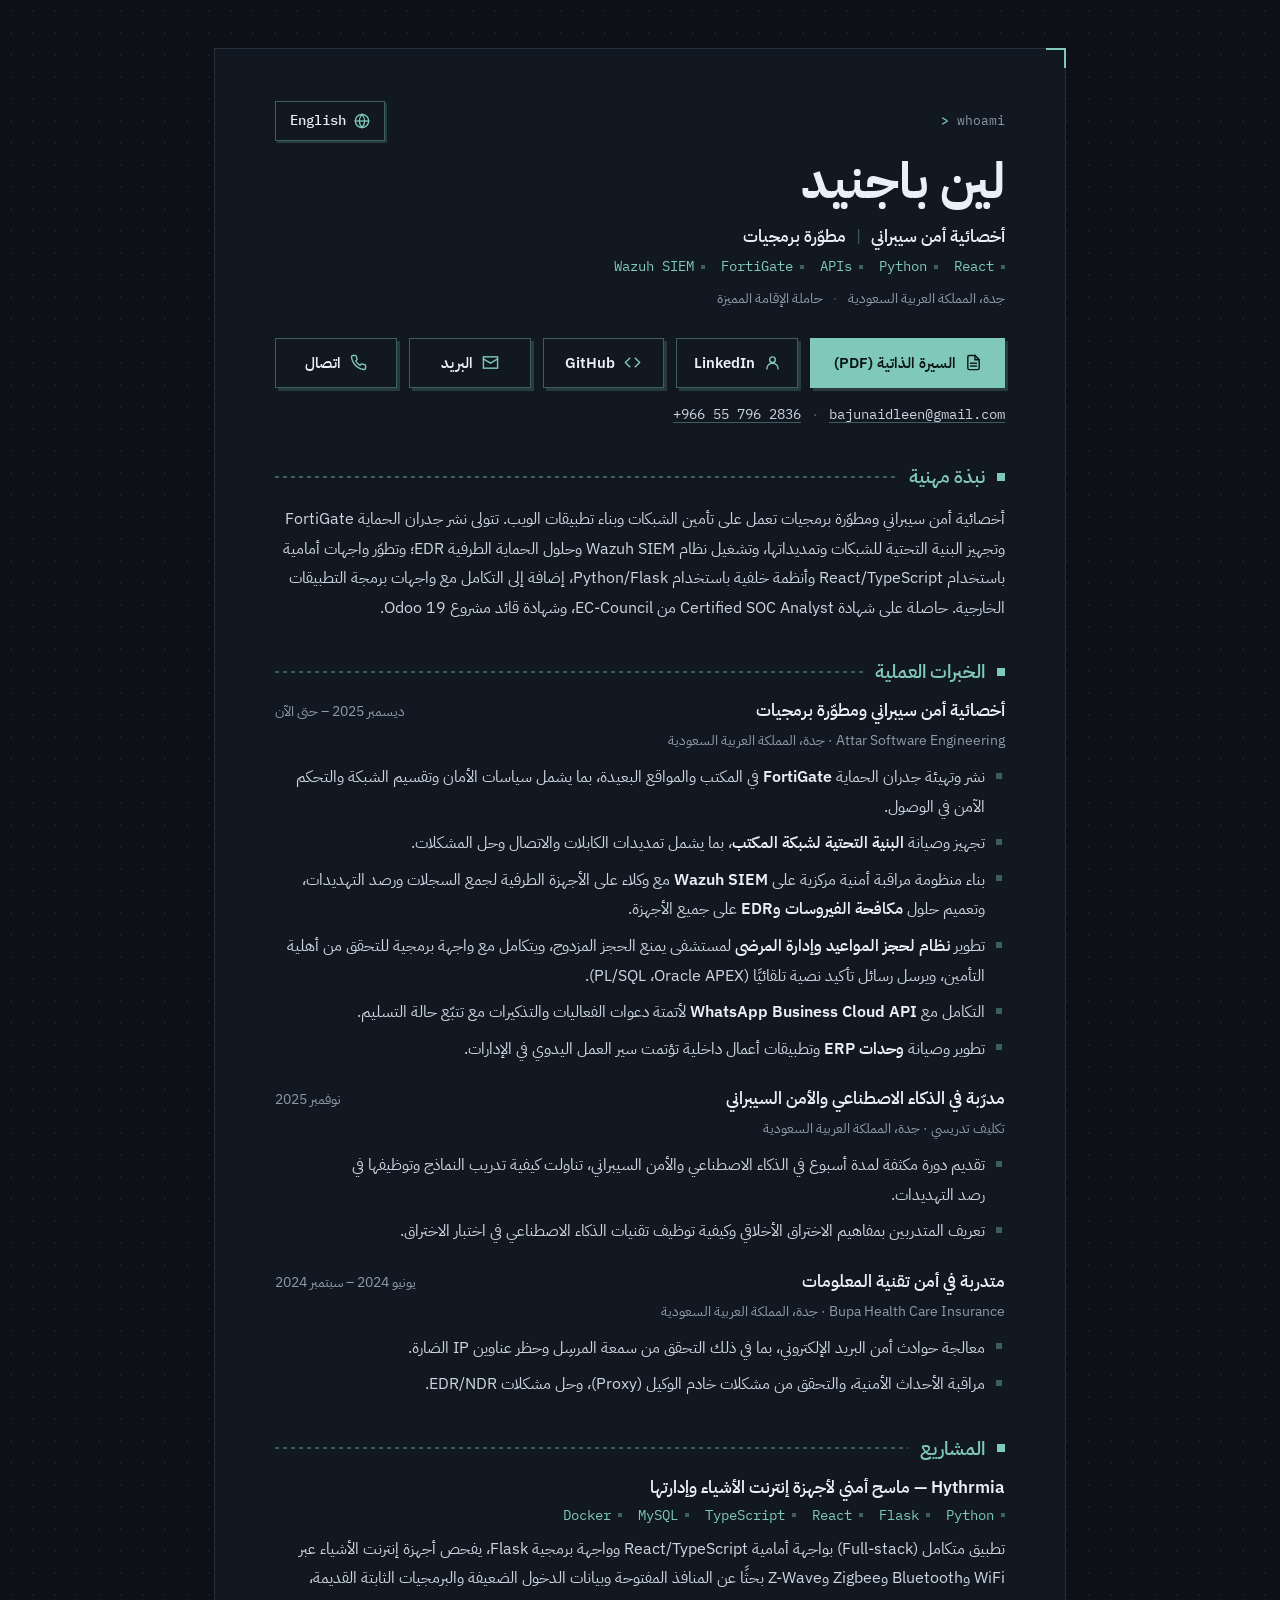
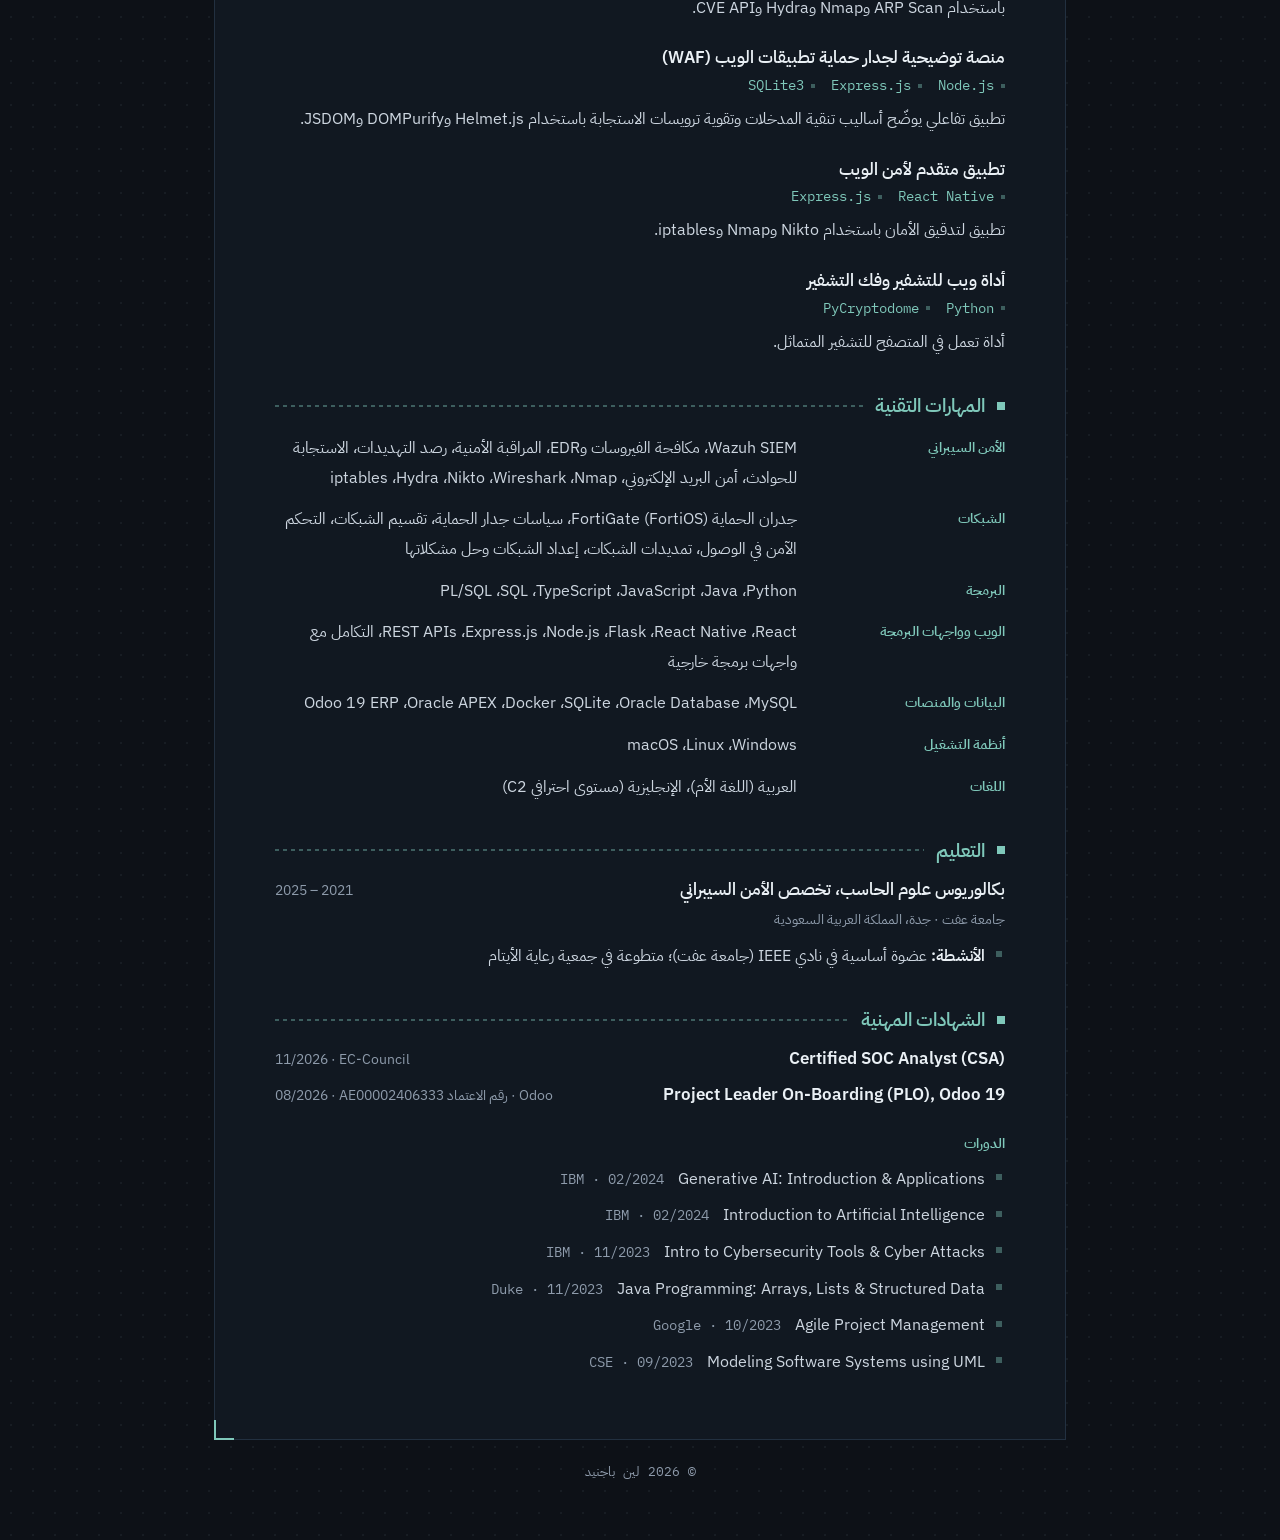
==== ar/index.html @ 22b463d7 "Add Arabic version with an English / Arabic switch New /ar/ page (right-to-left, IBM Plex Sans Arabi" ====
<!doctype html>
<html lang="ar" dir="rtl">
<head>
<meta charset="utf-8">
<meta name="viewport" content="width=device-width, initial-scale=1">
<meta http-equiv="Content-Security-Policy" content="default-src 'self'; style-src 'self'; img-src 'self' data:; font-src 'self'; object-src 'none'; base-uri 'none'; form-action 'none'">
<title>لين باجنيد — أخصائية أمن سيبراني ومطوّرة برمجيات</title>
<meta name="description" content="السيرة الذاتية للين باجنيد: أخصائية أمن سيبراني ومطوّرة برمجيات في جدة، المملكة العربية السعودية. FortiGate وWazuh SIEM والشبكات وReact وPython وFlask والتكامل مع واجهات البرمجة.">
<meta name="author" content="Leen Bajunaid">
<meta property="og:type" content="profile">
<meta property="og:title" content="لين باجنيد — السيرة الذاتية">
<meta property="og:description" content="أخصائية أمن سيبراني | مطوّرة برمجيات — جدة، المملكة العربية السعودية.">
<meta property="og:url" content="https://leenbajunaid.github.io/ar/">
<meta property="og:locale" content="ar_SA">
<meta property="og:locale:alternate" content="en_US">
<meta name="color-scheme" content="dark">
<meta name="theme-color" content="#0d1117">
<link rel="canonical" href="https://leenbajunaid.github.io/ar/">
<link rel="alternate" hreflang="en" href="https://leenbajunaid.github.io/">
<link rel="alternate" hreflang="ar" href="https://leenbajunaid.github.io/ar/">
<link rel="alternate" hreflang="x-default" href="https://leenbajunaid.github.io/">
<link rel="icon" href="data:image/svg+xml,%3Csvg xmlns='http://www.w3.org/2000/svg' viewBox='0 0 16 16' shape-rendering='crispEdges'%3E%3Crect width='16' height='16' fill='%230d1117'/%3E%3Cg fill='%237fc8ba'%3E%3Crect x='2' y='3' width='2' height='10'/%3E%3Crect x='2' y='11' width='5' height='2'/%3E%3Crect x='9' y='3' width='2' height='10'/%3E%3Crect x='9' y='3' width='4' height='2'/%3E%3Crect x='9' y='7' width='4' height='2'/%3E%3Crect x='9' y='11' width='4' height='2'/%3E%3Crect x='13' y='5' width='2' height='2'/%3E%3Crect x='13' y='9' width='2' height='2'/%3E%3C/g%3E%3C/svg%3E">
<link rel="preload" href="../fonts/IBMPlexSansArabic-Bold.woff2" as="font" type="font/woff2" crossorigin>
<link rel="stylesheet" href="../style.css">
</head>
<body>
<div class="wrap">
<main class="panel">

  <header>
    <div class="topline">
      <p class="prompt" dir="ltr" aria-hidden="true"><b>&gt;</b> whoami</p>
      <a class="lang" href="../" hreflang="en" lang="en"><svg width="16" height="16" viewBox="0 0 24 24" fill="none" stroke="currentColor" stroke-width="2" stroke-linecap="square" aria-hidden="true"><circle cx="12" cy="12" r="10"/><path d="M2 12h20"/><path d="M12 2a15.3 15.3 0 0 1 4 10 15.3 15.3 0 0 1-4 10 15.3 15.3 0 0 1-4-10 15.3 15.3 0 0 1 4-10z"/></svg>English</a>
    </div>
    <h1>لين باجنيد</h1>
    <p class="role split"><span>أخصائية أمن سيبراني</span><span>مطوّرة برمجيات</span></p>
    <p class="focus chips"><span>React</span><span>Python</span><span>APIs</span><span>FortiGate</span><span>Wazuh SIEM</span></p>
    <p class="loc split"><span>جدة، المملكة العربية السعودية</span><span>حاملة الإقامة المميزة</span></p>
  </header>

  <nav class="actions" aria-label="السيرة الذاتية وروابط الملفات الشخصية">
    <a class="btn primary" href="../Leen_Bajunaid_CV.pdf" hreflang="en"><svg width="17" height="17" viewBox="0 0 24 24" fill="none" stroke="currentColor" stroke-width="2" stroke-linecap="square" stroke-linejoin="miter" aria-hidden="true"><path d="M14 2H6a2 2 0 0 0-2 2v16a2 2 0 0 0 2 2h12a2 2 0 0 0 2-2V8z"/><path d="M14 2v6h6"/><path d="M16 13H8"/><path d="M16 17H8"/></svg>السيرة الذاتية (PDF)</a>
    <a class="btn" href="https://linkedin.com/in/leen-b-25646022a"><svg width="17" height="17" viewBox="0 0 24 24" fill="none" stroke="currentColor" stroke-width="2" stroke-linecap="square" stroke-linejoin="miter" aria-hidden="true"><circle cx="12" cy="8" r="4"/><path d="M4 21a8 8 0 0 1 16 0"/></svg>LinkedIn</a>
    <a class="btn" href="https://github.com/leenBajunaid"><svg width="17" height="17" viewBox="0 0 24 24" fill="none" stroke="currentColor" stroke-width="2" stroke-linecap="square" stroke-linejoin="miter" aria-hidden="true"><path d="m16 18 6-6-6-6"/><path d="m8 6-6 6 6 6"/></svg>GitHub</a>
    <a class="btn" href="mailto:bajunaidleen@gmail.com"><svg width="17" height="17" viewBox="0 0 24 24" fill="none" stroke="currentColor" stroke-width="2" stroke-linecap="square" stroke-linejoin="miter" aria-hidden="true"><rect x="2" y="4" width="20" height="16"/><path d="m22 7-10 6L2 7"/></svg>البريد</a>
    <a class="btn" href="tel:+966557962836"><svg width="17" height="17" viewBox="0 0 24 24" fill="none" stroke="currentColor" stroke-width="2" stroke-linecap="square" stroke-linejoin="miter" aria-hidden="true"><path d="M22 16.92v3a2 2 0 0 1-2.18 2 19.79 19.79 0 0 1-8.63-3.07 19.5 19.5 0 0 1-6-6 19.79 19.79 0 0 1-3.07-8.67A2 2 0 0 1 4.11 2h3a2 2 0 0 1 2 1.72c.13.96.36 1.9.7 2.81a2 2 0 0 1-.45 2.11L8.09 9.91a16 16 0 0 0 6 6l1.27-1.27a2 2 0 0 1 2.11-.45c.91.34 1.85.57 2.81.7A2 2 0 0 1 22 16.92z"/></svg>اتصال</a>
  </nav>
  <p class="contact split"><span><a href="mailto:bajunaidleen@gmail.com" dir="ltr">bajunaidleen@gmail.com</a></span><span><a href="tel:+966557962836" dir="ltr">+966 55 796 2836</a></span></p>

  <section aria-labelledby="profile">
    <h2 id="profile">نبذة مهنية</h2>
    <p>أخصائية أمن سيبراني ومطوّرة برمجيات تعمل على تأمين الشبكات وبناء تطبيقات الويب. تتولى نشر جدران الحماية <bdi>FortiGate</bdi> وتجهيز البنية التحتية للشبكات وتمديداتها، وتشغيل نظام <bdi>Wazuh SIEM</bdi> وحلول الحماية الطرفية <bdi>EDR</bdi>؛ وتطوّر واجهات أمامية باستخدام <bdi>React/TypeScript</bdi> وأنظمة خلفية باستخدام <bdi>Python/Flask</bdi>، إضافة إلى التكامل مع واجهات برمجة التطبيقات الخارجية. حاصلة على شهادة <bdi>Certified SOC Analyst</bdi> من <bdi>EC-Council</bdi>، وشهادة قائد مشروع <bdi>Odoo 19</bdi>.</p>
  </section>

  <section aria-labelledby="experience">
    <h2 id="experience">الخبرات العملية</h2>

    <article class="item">
      <div class="head">
        <h3>أخصائية أمن سيبراني ومطوّرة برمجيات</h3>
        <span class="date">ديسمبر 2025 – حتى الآن</span>
      </div>
      <p class="org"><bdi>Attar Software Engineering</bdi> · جدة، المملكة العربية السعودية</p>
      <ul class="points">
        <li>نشر وتهيئة جدران الحماية <strong><bdi>FortiGate</bdi></strong> في المكتب والمواقع البعيدة، بما يشمل سياسات الأمان وتقسيم الشبكة والتحكم الآمن في الوصول.</li>
        <li>تجهيز وصيانة <strong>البنية التحتية لشبكة المكتب</strong>، بما يشمل تمديدات الكابلات والاتصال وحل المشكلات.</li>
        <li>بناء منظومة مراقبة أمنية مركزية على <strong><bdi>Wazuh SIEM</bdi></strong> مع وكلاء على الأجهزة الطرفية لجمع السجلات ورصد التهديدات، وتعميم حلول <strong>مكافحة الفيروسات و<bdi>EDR</bdi></strong> على جميع الأجهزة.</li>
        <li>تطوير <strong>نظام لحجز المواعيد وإدارة المرضى</strong> لمستشفى يمنع الحجز المزدوج، ويتكامل مع واجهة برمجية للتحقق من أهلية التأمين، ويرسل رسائل تأكيد نصية تلقائيًا (<bdi>Oracle APEX</bdi>، <bdi>PL/SQL</bdi>).</li>
        <li>التكامل مع <strong><bdi>WhatsApp Business Cloud API</bdi></strong> لأتمتة دعوات الفعاليات والتذكيرات مع تتبّع حالة التسليم.</li>
        <li>تطوير وصيانة <strong>وحدات <bdi>ERP</bdi></strong> وتطبيقات أعمال داخلية تؤتمت سير العمل اليدوي في الإدارات.</li>
      </ul>
    </article>

    <article class="item">
      <div class="head">
        <h3>مدرّبة في الذكاء الاصطناعي والأمن السيبراني</h3>
        <span class="date">نوفمبر 2025</span>
      </div>
      <p class="org">تكليف تدريسي · جدة، المملكة العربية السعودية</p>
      <ul class="points">
        <li>تقديم دورة مكثفة لمدة أسبوع في الذكاء الاصطناعي والأمن السيبراني، تناولت كيفية تدريب النماذج وتوظيفها في رصد التهديدات.</li>
        <li>تعريف المتدربين بمفاهيم الاختراق الأخلاقي وكيفية توظيف تقنيات الذكاء الاصطناعي في اختبار الاختراق.</li>
      </ul>
    </article>

    <article class="item">
      <div class="head">
        <h3>متدربة في أمن تقنية المعلومات</h3>
        <span class="date">يونيو 2024 – سبتمبر 2024</span>
      </div>
      <p class="org"><bdi>Bupa Health Care Insurance</bdi> · جدة، المملكة العربية السعودية</p>
      <ul class="points">
        <li>معالجة حوادث أمن البريد الإلكتروني، بما في ذلك التحقق من سمعة المرسِل وحظر عناوين <bdi>IP</bdi> الضارة.</li>
        <li>مراقبة الأحداث الأمنية، والتحقق من مشكلات خادم الوكيل (<bdi>Proxy</bdi>)، وحل مشكلات <bdi>EDR/NDR</bdi>.</li>
      </ul>
    </article>
  </section>

  <section aria-labelledby="projects">
    <h2 id="projects">المشاريع</h2>

    <article class="item">
      <h3><bdi>Hythrmia</bdi> — ماسح أمني لأجهزة إنترنت الأشياء وإدارتها</h3>
      <p class="tags chips"><span>Python</span><span>Flask</span><span>React</span><span>TypeScript</span><span>MySQL</span><span>Docker</span></p>
      <p>تطبيق متكامل (<bdi>Full-stack</bdi>) بواجهة أمامية <bdi>React/TypeScript</bdi> وواجهة برمجية <bdi>Flask</bdi>، يفحص أجهزة إنترنت الأشياء عبر <bdi>WiFi</bdi> و<bdi>Bluetooth</bdi> و<bdi>Zigbee</bdi> و<bdi>Z-Wave</bdi> بحثًا عن المنافذ المفتوحة وبيانات الدخول الضعيفة والبرمجيات الثابتة القديمة، باستخدام <bdi>ARP Scan</bdi> و<bdi>Nmap</bdi> و<bdi>Hydra</bdi> و<bdi>CVE API</bdi>.</p>
    </article>

    <article class="item">
      <h3>منصة توضيحية لجدار حماية تطبيقات الويب (<bdi>WAF</bdi>)</h3>
      <p class="tags chips"><span>Node.js</span><span>Express.js</span><span>SQLite3</span></p>
      <p>تطبيق تفاعلي يوضّح أساليب تنقية المدخلات وتقوية ترويسات الاستجابة باستخدام <bdi>Helmet.js</bdi> و<bdi>DOMPurify</bdi> و<bdi>JSDOM</bdi>.</p>
    </article>

    <article class="item">
      <h3>تطبيق متقدم لأمن الويب</h3>
      <p class="tags chips"><span>React Native</span><span>Express.js</span></p>
      <p>تطبيق لتدقيق الأمان باستخدام <bdi>Nikto</bdi> و<bdi>Nmap</bdi> و<bdi>iptables</bdi>.</p>
    </article>

    <article class="item">
      <h3>أداة ويب للتشفير وفك التشفير</h3>
      <p class="tags chips"><span>Python</span><span>PyCryptodome</span></p>
      <p>أداة تعمل في المتصفح للتشفير المتماثل.</p>
    </article>
  </section>

  <section aria-labelledby="skills">
    <h2 id="skills">المهارات التقنية</h2>
    <dl class="skills">
      <div><dt>الأمن السيبراني</dt><dd><bdi>Wazuh SIEM</bdi>، مكافحة الفيروسات و<bdi>EDR</bdi>، المراقبة الأمنية، رصد التهديدات، الاستجابة للحوادث، أمن البريد الإلكتروني، <bdi>Nmap</bdi>، <bdi>Wireshark</bdi>، <bdi>Nikto</bdi>، <bdi>Hydra</bdi>، <bdi>iptables</bdi></dd></div>
      <div><dt>الشبكات</dt><dd>جدران الحماية <bdi>FortiGate (FortiOS)</bdi>، سياسات جدار الحماية، تقسيم الشبكات، التحكم الآمن في الوصول، تمديدات الشبكات، إعداد الشبكات وحل مشكلاتها</dd></div>
      <div><dt>البرمجة</dt><dd><bdi>Python</bdi>، <bdi>Java</bdi>، <bdi>JavaScript</bdi>، <bdi>TypeScript</bdi>، <bdi>SQL</bdi>، <bdi>PL/SQL</bdi></dd></div>
      <div><dt>الويب وواجهات البرمجة</dt><dd><bdi>React</bdi>، <bdi>React Native</bdi>، <bdi>Flask</bdi>، <bdi>Node.js</bdi>، <bdi>Express.js</bdi>، <bdi>REST APIs</bdi>، التكامل مع واجهات برمجة خارجية</dd></div>
      <div><dt>البيانات والمنصات</dt><dd><bdi>MySQL</bdi>، <bdi>Oracle Database</bdi>، <bdi>SQLite</bdi>، <bdi>Docker</bdi>، <bdi>Oracle APEX</bdi>، <bdi>Odoo 19 ERP</bdi></dd></div>
      <div><dt>أنظمة التشغيل</dt><dd><bdi>Windows</bdi>، <bdi>Linux</bdi>، <bdi>macOS</bdi></dd></div>
      <div><dt>اللغات</dt><dd>العربية (اللغة الأم)، الإنجليزية (مستوى احترافي <bdi>C2</bdi>)</dd></div>
    </dl>
  </section>

  <section aria-labelledby="education">
    <h2 id="education">التعليم</h2>
    <article class="item">
      <div class="head">
        <h3>بكالوريوس علوم الحاسب، تخصص الأمن السيبراني</h3>
        <span class="date">2021 – 2025</span>
      </div>
      <p class="org">جامعة عفت · جدة، المملكة العربية السعودية</p>
      <ul class="points">
        <li><strong>الأنشطة:</strong> عضوة أساسية في نادي <bdi>IEEE</bdi> (جامعة عفت)؛ متطوعة في جمعية رعاية الأيتام</li>
      </ul>
    </article>
  </section>

  <section aria-labelledby="certifications">
    <h2 id="certifications">الشهادات المهنية</h2>
    <div class="cert">
      <h3><bdi>Certified SOC Analyst (CSA)</bdi></h3>
      <span class="meta"><bdi>EC-Council</bdi> · <bdi>11/2026</bdi></span>
    </div>
    <div class="cert">
      <h3><bdi>Project Leader On-Boarding (PLO), Odoo 19</bdi></h3>
      <span class="meta"><bdi>Odoo</bdi> · رقم الاعتماد <bdi>AE00002406333</bdi> · <bdi>08/2026</bdi></span>
    </div>
    <p class="sub">الدورات</p>
    <ul class="points">
      <li><bdi>Generative AI: Introduction &amp; Applications</bdi> <span class="course-src"><bdi>IBM · 02/2024</bdi></span></li>
      <li><bdi>Introduction to Artificial Intelligence</bdi> <span class="course-src"><bdi>IBM · 02/2024</bdi></span></li>
      <li><bdi>Intro to Cybersecurity Tools &amp; Cyber Attacks</bdi> <span class="course-src"><bdi>IBM · 11/2023</bdi></span></li>
      <li><bdi>Java Programming: Arrays, Lists &amp; Structured Data</bdi> <span class="course-src"><bdi>Duke · 11/2023</bdi></span></li>
      <li><bdi>Agile Project Management</bdi> <span class="course-src"><bdi>Google · 10/2023</bdi></span></li>
      <li><bdi>Modeling Software Systems using UML</bdi> <span class="course-src"><bdi>CSE · 09/2023</bdi></span></li>
    </ul>
  </section>

</main>
<footer>© 2026 لين باجنيد</footer>
</div>
</body>
</html>
---- style.css ----
/* Leen Bajunaid — CV site. Shared by / (English) and /ar/ (Arabic, right-to-left).
   All fonts are self-hosted (SIL Open Font License 1.1, see fonts/). */

@font-face{font-family:"Pixelify Sans";src:url("fonts/PixelifySans-Medium.woff2") format("woff2");font-weight:500;font-style:normal;font-display:swap}
@font-face{font-family:"Pixelify Sans";src:url("fonts/PixelifySans-SemiBold.woff2") format("woff2");font-weight:600;font-style:normal;font-display:swap}
@font-face{font-family:"IBM Plex Sans";src:url("fonts/IBMPlexSans-Regular.woff2") format("woff2");font-weight:400;font-style:normal;font-display:swap}
@font-face{font-family:"IBM Plex Sans";src:url("fonts/IBMPlexSans-SemiBold.woff2") format("woff2");font-weight:600;font-style:normal;font-display:swap}
@font-face{font-family:"IBM Plex Sans";src:url("fonts/IBMPlexSans-Bold.woff2") format("woff2");font-weight:700;font-style:normal;font-display:swap}
@font-face{font-family:"IBM Plex Mono";src:url("fonts/IBMPlexMono-Regular.woff2") format("woff2");font-weight:400;font-style:normal;font-display:swap}
@font-face{font-family:"IBM Plex Mono";src:url("fonts/IBMPlexMono-Medium.woff2") format("woff2");font-weight:500;font-style:normal;font-display:swap}
@font-face{font-family:"IBM Plex Sans Arabic";src:url("fonts/IBMPlexSansArabic-Regular.woff2") format("woff2");font-weight:400;font-style:normal;font-display:swap;unicode-range:U+0600-06FF,U+0750-077F,U+0870-088E,U+0890-0891,U+0897-08E1,U+08E3-08FF,U+200C-200E,U+2010-2011,U+204F,U+2E41,U+FB50-FDFF,U+FE70-FE74,U+FE76-FEFC}
@font-face{font-family:"IBM Plex Sans Arabic";src:url("fonts/IBMPlexSansArabic-SemiBold.woff2") format("woff2");font-weight:600;font-style:normal;font-display:swap;unicode-range:U+0600-06FF,U+0750-077F,U+0870-088E,U+0890-0891,U+0897-08E1,U+08E3-08FF,U+200C-200E,U+2010-2011,U+204F,U+2E41,U+FB50-FDFF,U+FE70-FE74,U+FE76-FEFC}
@font-face{font-family:"IBM Plex Sans Arabic";src:url("fonts/IBMPlexSansArabic-Bold.woff2") format("woff2");font-weight:700;font-style:normal;font-display:swap;unicode-range:U+0600-06FF,U+0750-077F,U+0870-088E,U+0890-0891,U+0897-08E1,U+08E3-08FF,U+200C-200E,U+2010-2011,U+204F,U+2E41,U+FB50-FDFF,U+FE70-FE74,U+FE76-FEFC}

:root{
  color-scheme:dark;
  --bg:#0d1117;
  --dot:rgba(148,173,192,.075);
  --panel:#111821;
  --edge:#223040;
  --text:#cdd6e0;
  --heading:#eaf0f5;
  --muted:#8e9bab;
  --accent:#7fc8ba;
  --accent-hover:#93d4c7;
  --accent-dim:rgba(127,200,186,.40);
  --accent-shadow:rgba(127,200,186,.20);
  --accent-faint:rgba(127,200,186,.08);
  --on-accent:#0a1613;
  --pixel:"Pixelify Sans","IBM Plex Sans Arabic",ui-monospace,monospace;
  --sans:"IBM Plex Sans","IBM Plex Sans Arabic",system-ui,-apple-system,"Segoe UI",Roboto,Arial,sans-serif;
  --mono:"IBM Plex Mono","IBM Plex Sans Arabic",ui-monospace,SFMono-Regular,Menlo,Consolas,monospace;
}
*{box-sizing:border-box}
html{-webkit-text-size-adjust:100%}
body{
  margin:0;color:var(--text);font-family:var(--sans);font-size:16px;line-height:1.65;
  background-color:var(--bg);
  background-image:radial-gradient(var(--dot) 1px,transparent 1.3px);
  background-size:22px 22px;
}
a{color:inherit;text-underline-offset:3px}
::selection{background:var(--accent);color:var(--on-accent)}
a:focus-visible,.btn:focus-visible{outline:2px solid var(--accent);outline-offset:3px}

.wrap{max-width:900px;margin:0 auto;padding:22px 14px 36px}
.panel{position:relative;background:var(--panel);border:1px solid var(--edge);padding:30px 20px 36px}
.panel::before,.panel::after{content:"";position:absolute;width:18px;height:18px;pointer-events:none}
.panel::before{top:-1px;inset-inline-start:-1px;border-top:2px solid var(--accent);border-inline-start:2px solid var(--accent)}
.panel::after{bottom:-1px;inset-inline-end:-1px;border-bottom:2px solid var(--accent);border-inline-end:2px solid var(--accent)}

/* ---------- Top line: prompt + language switch ---------- */
.topline{display:flex;justify-content:space-between;align-items:center;gap:12px;margin-bottom:8px}
.prompt{margin:0;font-family:var(--mono);font-size:13px;color:var(--muted)}
.prompt b{color:var(--accent);font-weight:500}
.lang{
  display:inline-flex;align-items:center;gap:8px;min-height:40px;padding:0 14px;
  border:1px solid var(--accent-dim);color:var(--heading);text-decoration:none;
  font-family:var(--mono);font-size:14px;font-weight:500;
  box-shadow:2px 2px 0 var(--accent-shadow);
}
.lang:hover{background:var(--accent-faint)}
.lang:focus-visible{outline:2px solid var(--accent);outline-offset:3px}
.lang svg{color:var(--accent);flex:none}
.lang:lang(ar){font-family:var(--sans);font-size:15px;font-weight:600}

/* ---------- Hero ---------- */
h1{margin:0;font-family:var(--pixel);font-weight:600;font-size:40px;line-height:1.1;letter-spacing:.01em;color:var(--heading)}
.role{margin:12px 0 6px;font-size:17px;line-height:1.45;font-weight:600;color:var(--heading)}
.focus{margin:0 0 6px;font-family:var(--mono);font-size:14px;color:var(--accent)}
.loc{margin:0;font-family:var(--mono);font-size:13.5px;color:var(--muted)}
/* phone: parts stack; wider screens: one line with a quiet separator */
.split span{display:block}
.chips{display:flex;flex-wrap:wrap;gap:2px 16px}
.chips span{white-space:nowrap}
.chips span::before{content:"";display:inline-block;width:4px;height:4px;margin-inline-end:7px;margin-bottom:2px;vertical-align:middle;background:var(--accent-dim)}

/* ---------- Buttons ---------- */
.actions{display:grid;grid-template-columns:repeat(2,minmax(0,1fr));gap:12px;margin:26px 0 14px}
.btn{
  display:flex;align-items:center;justify-content:center;gap:9px;min-height:48px;padding:10px 12px;
  border:1px solid var(--accent-dim);background:transparent;color:var(--heading);
  font-family:var(--mono);font-size:14px;font-weight:500;text-decoration:none;text-align:center;
  box-shadow:3px 3px 0 var(--accent-shadow);
  transition:transform .12s ease,box-shadow .12s ease,background-color .12s ease;
}
.btn svg{flex:none;color:var(--accent)}
.btn:hover{background:var(--accent-faint);transform:translate(1px,1px);box-shadow:2px 2px 0 var(--accent-shadow)}
.btn.primary{grid-column:1/-1;background:var(--accent);border-color:var(--accent);color:var(--on-accent)}
.btn.primary svg{color:var(--on-accent)}
.btn.primary:hover{background:var(--accent-hover)}
.contact{margin:0;font-family:var(--mono);font-size:13.5px;line-height:1.9;color:var(--muted);overflow-wrap:anywhere}
.contact a{color:var(--text);text-decoration-color:var(--accent-dim)}

/* ---------- Sections ---------- */
section{margin-top:38px}
h2{
  display:flex;align-items:center;gap:12px;margin:0 0 16px;
  font-family:var(--pixel);font-weight:500;font-size:19px;line-height:1.2;letter-spacing:.06em;text-transform:uppercase;color:var(--accent);
}
h2::before{content:"";flex:none;width:8px;height:8px;background:var(--accent)}
h2::after{content:"";flex:1;height:2px;background-image:linear-gradient(90deg,var(--accent-dim) 0 4px,transparent 4px 8px);background-size:8px 2px}
h3{margin:0;font-size:17px;line-height:1.4;font-weight:600;color:var(--heading)}
p{margin:0}
p,li{text-wrap:pretty}
strong{font-weight:600;color:var(--heading)}

.head{display:flex;flex-wrap:wrap;justify-content:space-between;align-items:baseline;gap:2px 16px}
.date{font-family:var(--mono);font-size:13.5px;color:var(--muted);white-space:nowrap}
.org{margin:3px 0 8px;font-family:var(--mono);font-size:13.5px;color:var(--muted)}
.item+.item{margin-top:24px}

ul.points{list-style:none;margin:0;padding:0}
ul.points li{position:relative;padding-inline-start:20px;margin:7px 0}
ul.points li::before{content:"";position:absolute;inset-inline-start:3px;top:.66em;width:6px;height:6px;background:var(--accent-dim)}

.tags{margin:3px 0 6px;font-family:var(--mono);font-size:13.5px;color:var(--accent)}

dl.skills{margin:0;display:grid;gap:12px}
dl.skills div{display:grid;gap:2px}
dl.skills dt{font-family:var(--mono);font-size:13px;font-weight:500;letter-spacing:.04em;text-transform:uppercase;color:var(--accent)}
dl.skills dd{margin:0}

.cert{display:flex;flex-wrap:wrap;justify-content:space-between;align-items:baseline;gap:0 16px}
.cert+.cert{margin-top:10px}
.cert .meta{font-family:var(--mono);font-size:13.5px;color:var(--muted)}
.sub{margin:22px 0 4px;font-family:var(--mono);font-size:13px;font-weight:500;letter-spacing:.04em;text-transform:uppercase;color:var(--accent)}
.course-src{margin-inline-start:10px;font-family:var(--mono);font-size:13.5px;color:var(--muted);white-space:nowrap}

footer{margin-top:20px;text-align:center;font-family:var(--mono);font-size:13px;color:var(--muted)}

/* ---------- Arabic: Arabic letters must never be letter-spaced ---------- */
html:lang(ar) body{line-height:1.85}
:lang(ar) h1{font-family:var(--sans);font-weight:700;letter-spacing:0;line-height:1.25}
:lang(ar) h2{font-family:var(--sans);font-weight:600;font-size:19px;letter-spacing:0}
:lang(ar) dl.skills dt,:lang(ar) .sub{font-family:var(--sans);font-weight:600;font-size:14px;letter-spacing:0}
:lang(ar) .btn{font-family:var(--sans);font-size:15px;font-weight:600}
:lang(ar) .loc,:lang(ar) .org{font-family:var(--sans);font-size:14px}
:lang(ar) .date,:lang(ar) .cert .meta{font-family:var(--sans);font-size:14px}

@media (min-width:720px){
  .wrap{padding:48px 24px 56px}
  .panel{padding:52px 60px 56px}
  h1{font-size:54px}
  :lang(ar) h1{font-size:50px}
  .split span{display:inline}
  .split span+span::before{content:"|";margin:0 10px;color:var(--accent-dim);font-weight:400}
  .loc.split span+span::before,.contact.split span+span::before{content:"·"}
  .actions{grid-template-columns:1.6fr repeat(4,minmax(0,1fr))}
  .btn{white-space:nowrap}
  .btn.primary{grid-column:auto}
  .head{flex-wrap:nowrap}
  .head h3{flex:1 1 auto;min-width:0}
  dl.skills div{grid-template-columns:190px minmax(0,1fr);gap:18px}
  dl.skills dt{padding-top:2px}
}
@media (prefers-reduced-motion:reduce){
  .btn{transition:none}
  .btn:hover{transform:none}
}
@media print{
  body{background:#fff;color:#000}
  .panel{background:#fff;border:none;padding:0}
  .panel::before,.panel::after,.topline,.actions,.contact,footer{display:none}
  h1,h2,h3,strong,.role,.focus,.tags,dl.skills dt,.sub{color:#000}
  .date,.org,.loc,.meta,.course-src{color:#333}
}
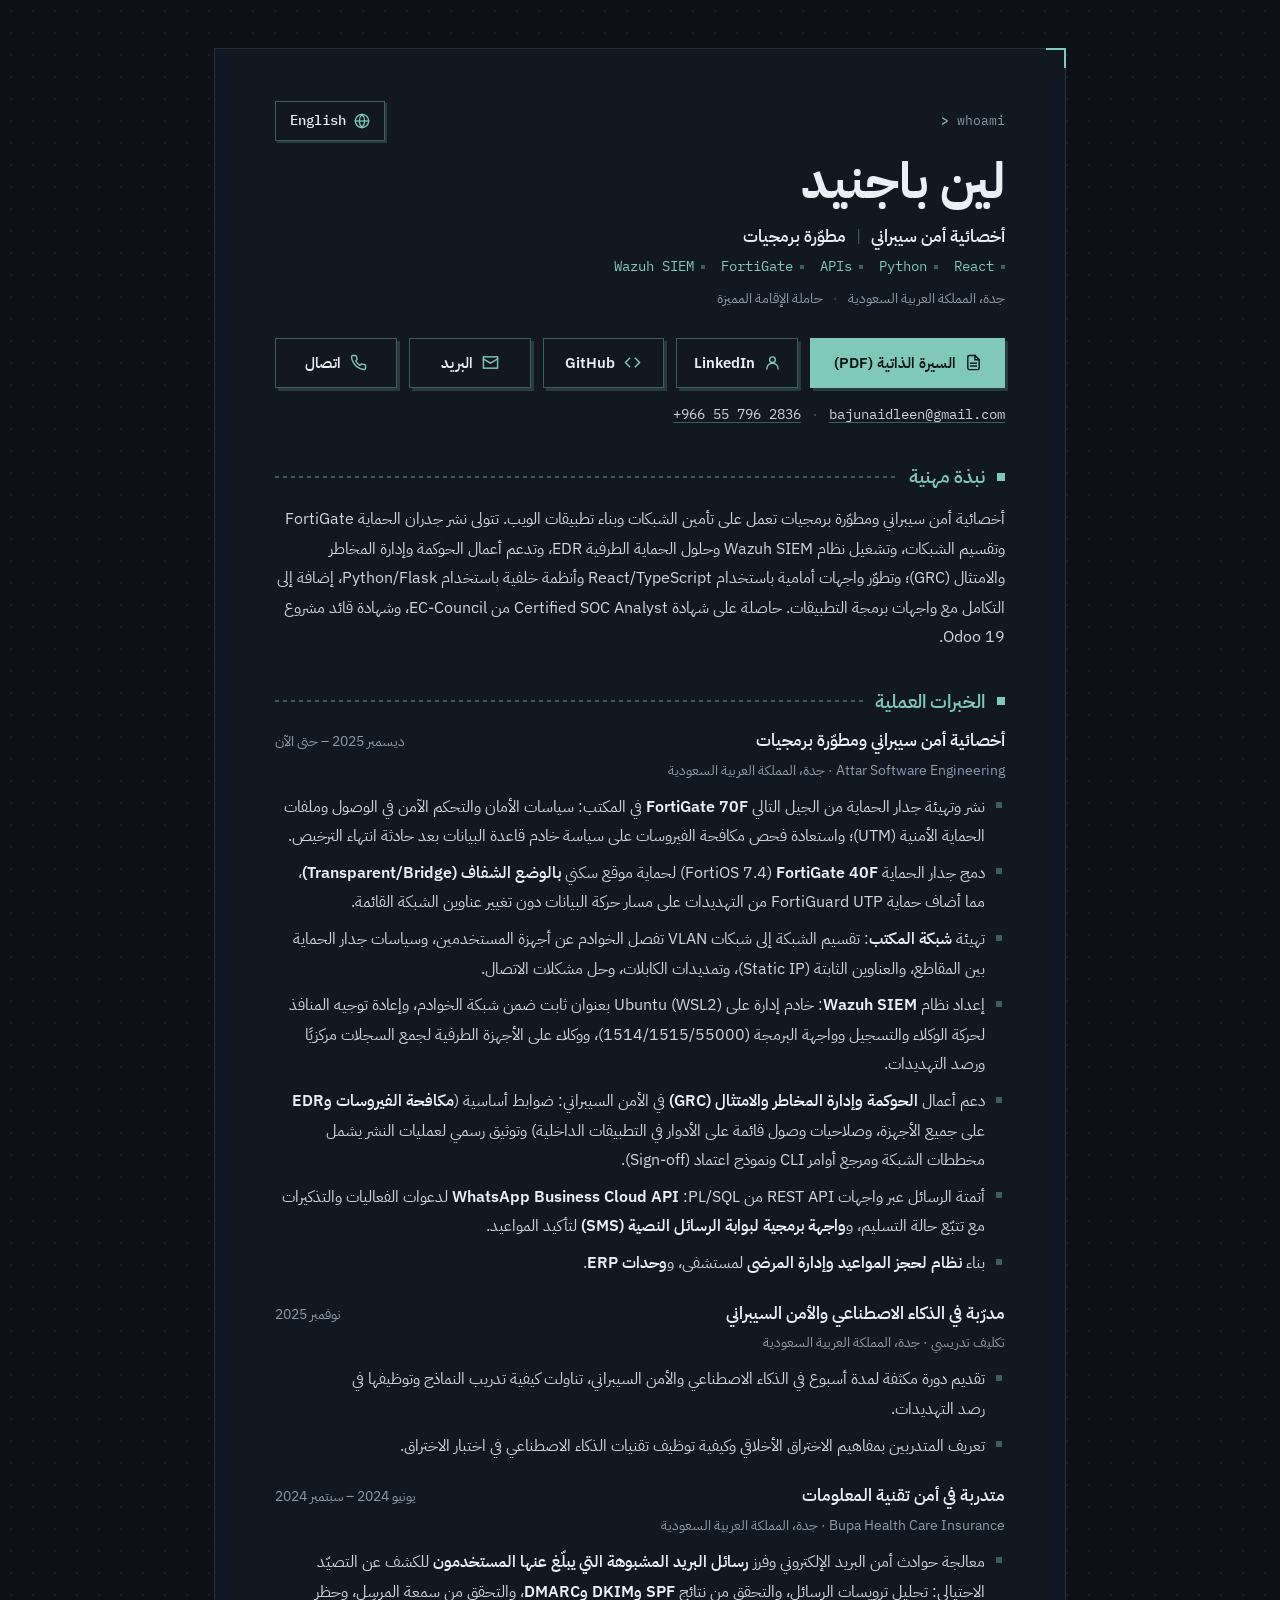
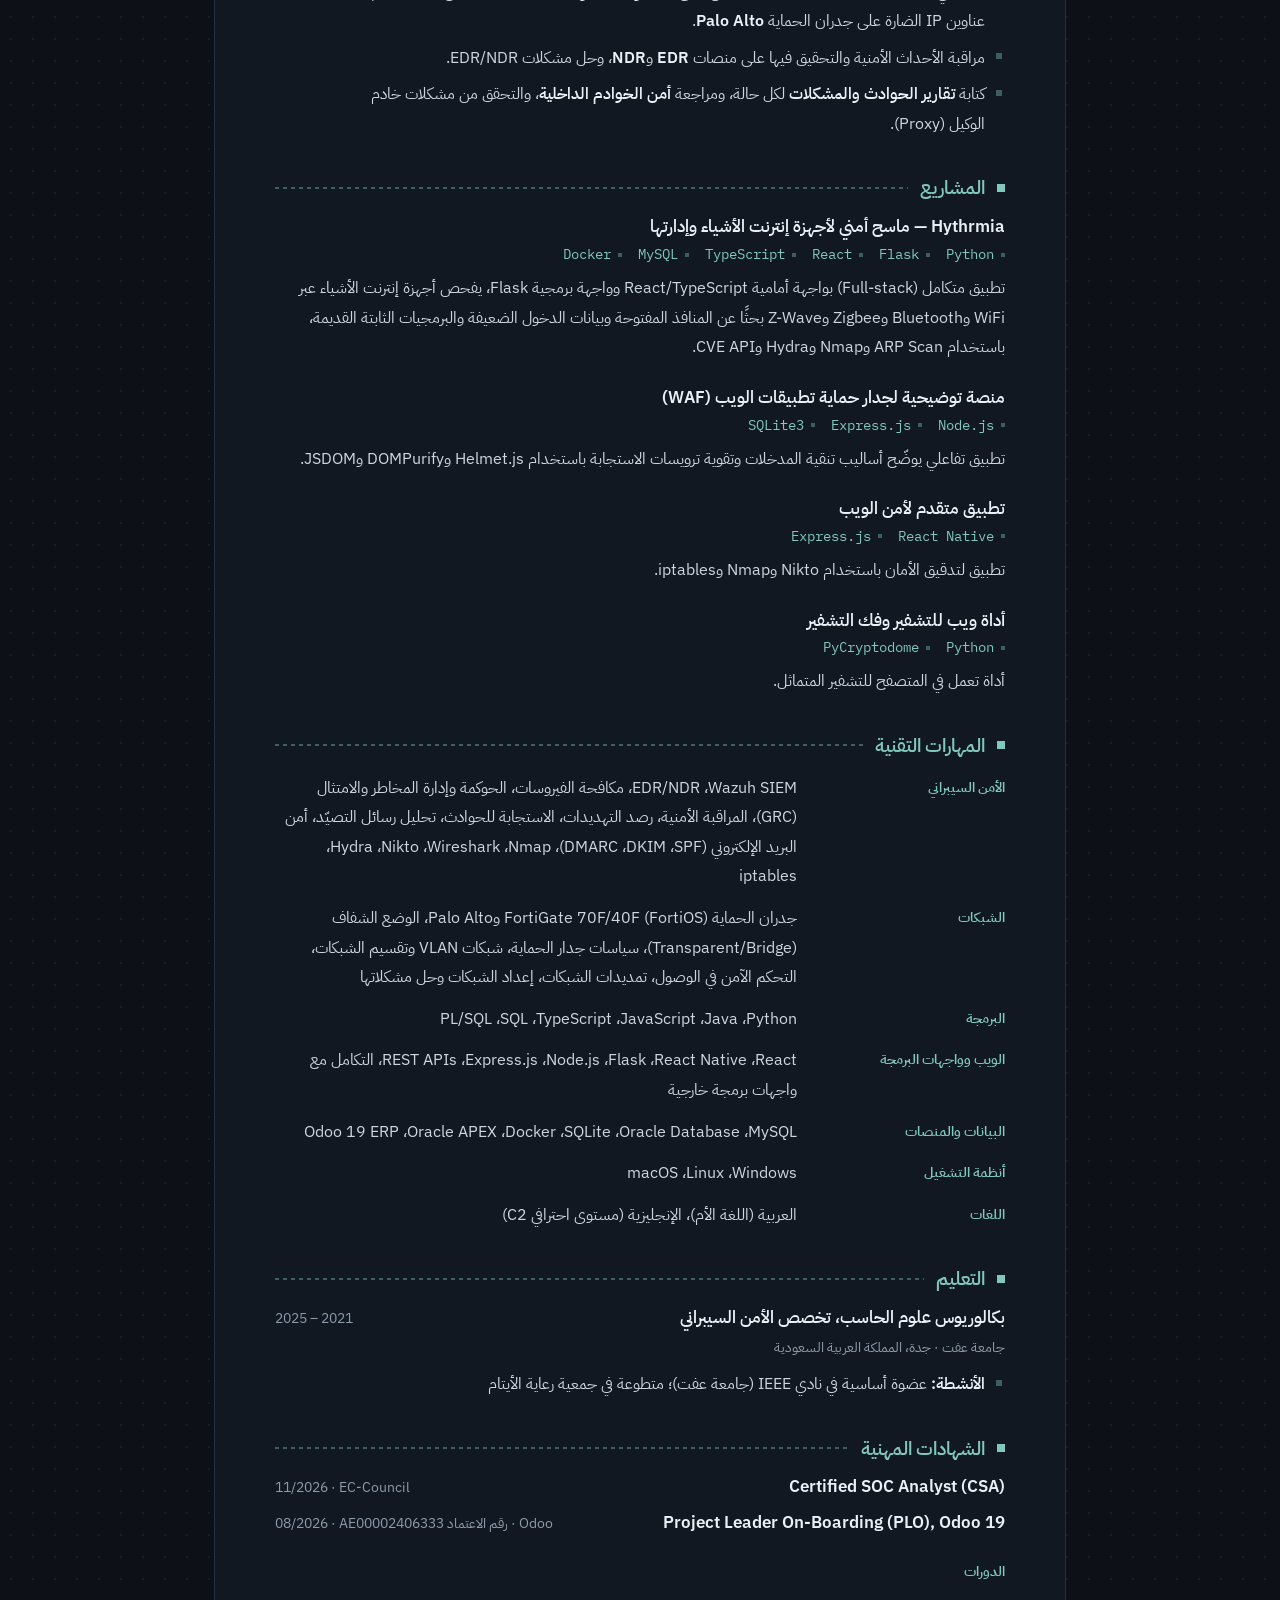
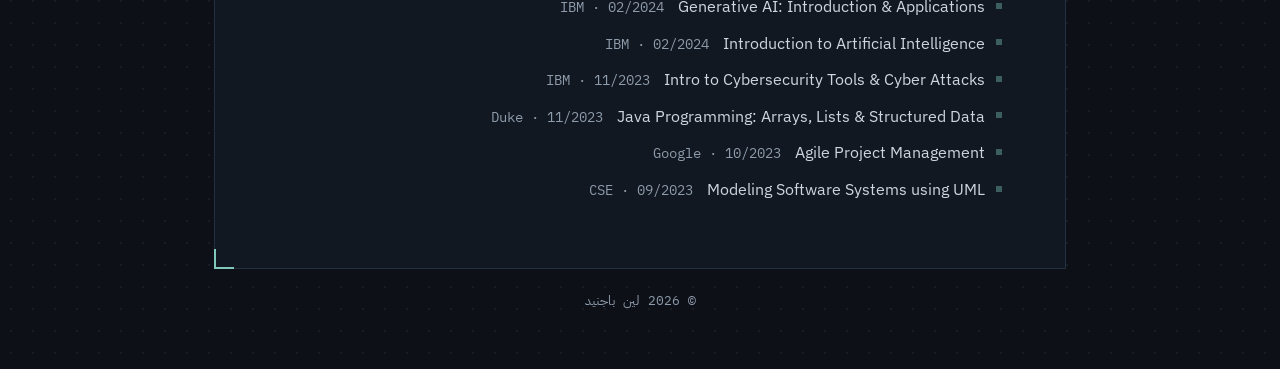
==== commit f353c6be: "Update CV: security-focused Attar and Bupa experience Replace the CV PDF (the QR code on the CV open" ====
--- a/ar/index.html
+++ b/ar/index.html
@@ -5,12 +5,18 @@
 <meta name="viewport" content="width=device-width, initial-scale=1">
 <meta http-equiv="Content-Security-Policy" content="default-src 'self'; style-src 'self'; img-src 'self' data:; font-src 'self'; object-src 'none'; base-uri 'none'; form-action 'none'">
 <title>لين باجنيد — أخصائية أمن سيبراني ومطوّرة برمجيات</title>
-<meta name="description" content="السيرة الذاتية للين باجنيد: أخصائية أمن سيبراني ومطوّرة برمجيات في جدة، المملكة العربية السعودية. FortiGate وWazuh SIEM والشبكات وReact وPython وFlask والتكامل مع واجهات البرمجة.">
+<meta name="description" content="السيرة الذاتية للين باجنيد: أخصائية أمن سيبراني ومطوّرة برمجيات في جدة، المملكة العربية السعودية. جدران الحماية FortiGate وPalo Alto وWazuh SIEM وEDR/NDR والحوكمة والامتثال والشبكات وReact وPython والتكامل مع واجهات البرمجة.">
 <meta name="author" content="Leen Bajunaid">
 <meta property="og:type" content="profile">
 <meta property="og:title" content="لين باجنيد — السيرة الذاتية">
 <meta property="og:description" content="أخصائية أمن سيبراني | مطوّرة برمجيات — جدة، المملكة العربية السعودية.">
 <meta property="og:url" content="https://leenbajunaid.github.io/ar/">
+<meta property="og:image" content="https://leenbajunaid.github.io/og-image.png">
+<meta property="og:image:type" content="image/png">
+<meta property="og:image:width" content="1200">
+<meta property="og:image:height" content="627">
+<meta property="og:image:alt" content="لين باجنيد — أخصائية أمن سيبراني ومطوّرة برمجيات">
+<meta name="twitter:card" content="summary_large_image">
 <meta property="og:locale" content="ar_SA">
 <meta property="og:locale:alternate" content="en_US">
 <meta name="color-scheme" content="dark">
@@ -49,7 +55,7 @@
 
   <section aria-labelledby="profile">
     <h2 id="profile">نبذة مهنية</h2>
-    <p>أخصائية أمن سيبراني ومطوّرة برمجيات تعمل على تأمين الشبكات وبناء تطبيقات الويب. تتولى نشر جدران الحماية <bdi>FortiGate</bdi> وتجهيز البنية التحتية للشبكات وتمديداتها، وتشغيل نظام <bdi>Wazuh SIEM</bdi> وحلول الحماية الطرفية <bdi>EDR</bdi>؛ وتطوّر واجهات أمامية باستخدام <bdi>React/TypeScript</bdi> وأنظمة خلفية باستخدام <bdi>Python/Flask</bdi>، إضافة إلى التكامل مع واجهات برمجة التطبيقات الخارجية. حاصلة على شهادة <bdi>Certified SOC Analyst</bdi> من <bdi>EC-Council</bdi>، وشهادة قائد مشروع <bdi>Odoo 19</bdi>.</p>
+    <p>أخصائية أمن سيبراني ومطوّرة برمجيات تعمل على تأمين الشبكات وبناء تطبيقات الويب. تتولى نشر جدران الحماية <bdi>FortiGate</bdi> وتقسيم الشبكات، وتشغيل نظام <bdi>Wazuh SIEM</bdi> وحلول الحماية الطرفية <bdi>EDR</bdi>، وتدعم أعمال الحوكمة وإدارة المخاطر والامتثال (<bdi>GRC</bdi>)؛ وتطوّر واجهات أمامية باستخدام <bdi>React/TypeScript</bdi> وأنظمة خلفية باستخدام <bdi>Python/Flask</bdi>، إضافة إلى التكامل مع واجهات برمجة التطبيقات. حاصلة على شهادة <bdi>Certified SOC Analyst</bdi> من <bdi>EC-Council</bdi>، وشهادة قائد مشروع <bdi>Odoo 19</bdi>.</p>
   </section>
 
   <section aria-labelledby="experience">
@@ -62,12 +68,13 @@
       </div>
       <p class="org"><bdi>Attar Software Engineering</bdi> · جدة، المملكة العربية السعودية</p>
       <ul class="points">
-        <li>نشر وتهيئة جدران الحماية <strong><bdi>FortiGate</bdi></strong> في المكتب والمواقع البعيدة، بما يشمل سياسات الأمان وتقسيم الشبكة والتحكم الآمن في الوصول.</li>
-        <li>تجهيز وصيانة <strong>البنية التحتية لشبكة المكتب</strong>، بما يشمل تمديدات الكابلات والاتصال وحل المشكلات.</li>
-        <li>بناء منظومة مراقبة أمنية مركزية على <strong><bdi>Wazuh SIEM</bdi></strong> مع وكلاء على الأجهزة الطرفية لجمع السجلات ورصد التهديدات، وتعميم حلول <strong>مكافحة الفيروسات و<bdi>EDR</bdi></strong> على جميع الأجهزة.</li>
-        <li>تطوير <strong>نظام لحجز المواعيد وإدارة المرضى</strong> لمستشفى يمنع الحجز المزدوج، ويتكامل مع واجهة برمجية للتحقق من أهلية التأمين، ويرسل رسائل تأكيد نصية تلقائيًا (<bdi>Oracle APEX</bdi>، <bdi>PL/SQL</bdi>).</li>
-        <li>التكامل مع <strong><bdi>WhatsApp Business Cloud API</bdi></strong> لأتمتة دعوات الفعاليات والتذكيرات مع تتبّع حالة التسليم.</li>
-        <li>تطوير وصيانة <strong>وحدات <bdi>ERP</bdi></strong> وتطبيقات أعمال داخلية تؤتمت سير العمل اليدوي في الإدارات.</li>
+        <li>نشر وتهيئة جدار الحماية من الجيل التالي <strong><bdi>FortiGate 70F</bdi></strong> في المكتب: سياسات الأمان والتحكم الآمن في الوصول وملفات الحماية الأمنية (<bdi>UTM</bdi>)؛ واستعادة فحص مكافحة الفيروسات على سياسة خادم قاعدة البيانات بعد حادثة انتهاء الترخيص.</li>
+        <li>دمج جدار الحماية <strong><bdi>FortiGate 40F</bdi></strong> (<bdi>FortiOS 7.4</bdi>) لحماية موقع سكني <strong>بالوضع الشفاف (<bdi>Transparent/Bridge</bdi>)</strong>، مما أضاف حماية <bdi>FortiGuard UTP</bdi> من التهديدات على مسار حركة البيانات دون تغيير عناوين الشبكة القائمة.</li>
+        <li>تهيئة <strong>شبكة المكتب</strong>: تقسيم الشبكة إلى شبكات <bdi>VLAN</bdi> تفصل الخوادم عن أجهزة المستخدمين، وسياسات جدار الحماية بين المقاطع، والعناوين الثابتة (<bdi>Static IP</bdi>)، وتمديدات الكابلات، وحل مشكلات الاتصال.</li>
+        <li>إعداد نظام <strong><bdi>Wazuh SIEM</bdi></strong>: خادم إدارة على <bdi>Ubuntu (WSL2)</bdi> بعنوان ثابت ضمن شبكة الخوادم، وإعادة توجيه المنافذ لحركة الوكلاء والتسجيل وواجهة البرمجة (<bdi>1514/1515/55000</bdi>)، ووكلاء على الأجهزة الطرفية لجمع السجلات مركزيًا ورصد التهديدات.</li>
+        <li>دعم أعمال <strong>الحوكمة وإدارة المخاطر والامتثال (<bdi>GRC</bdi>)</strong> في الأمن السيبراني: ضوابط أساسية (<strong>مكافحة الفيروسات و<bdi>EDR</bdi></strong> على جميع الأجهزة، وصلاحيات وصول قائمة على الأدوار في التطبيقات الداخلية) وتوثيق رسمي لعمليات النشر يشمل مخططات الشبكة ومرجع أوامر <bdi>CLI</bdi> ونموذج اعتماد (<bdi>Sign-off</bdi>).</li>
+        <li>أتمتة الرسائل عبر واجهات <bdi>REST API</bdi> من <bdi>PL/SQL</bdi>: <strong><bdi>WhatsApp Business Cloud API</bdi></strong> لدعوات الفعاليات والتذكيرات مع تتبّع حالة التسليم، و<strong>واجهة برمجية لبوابة الرسائل النصية (<bdi>SMS</bdi>)</strong> لتأكيد المواعيد.</li>
+        <li>بناء <strong>نظام لحجز المواعيد وإدارة المرضى</strong> لمستشفى، و<strong>وحدات <bdi>ERP</bdi></strong>.</li>
       </ul>
     </article>
 
@@ -90,8 +97,9 @@
       </div>
       <p class="org"><bdi>Bupa Health Care Insurance</bdi> · جدة، المملكة العربية السعودية</p>
       <ul class="points">
-        <li>معالجة حوادث أمن البريد الإلكتروني، بما في ذلك التحقق من سمعة المرسِل وحظر عناوين <bdi>IP</bdi> الضارة.</li>
-        <li>مراقبة الأحداث الأمنية، والتحقق من مشكلات خادم الوكيل (<bdi>Proxy</bdi>)، وحل مشكلات <bdi>EDR/NDR</bdi>.</li>
+        <li>معالجة حوادث أمن البريد الإلكتروني وفرز <strong>رسائل البريد المشبوهة التي يبلّغ عنها المستخدمون</strong> للكشف عن التصيّد الاحتيالي: تحليل ترويسات الرسائل، والتحقق من نتائج <strong><bdi>SPF</bdi> و<bdi>DKIM</bdi> و<bdi>DMARC</bdi></strong>، والتحقق من سمعة المرسِل، وحظر عناوين <bdi>IP</bdi> الضارة على جدران الحماية <strong><bdi>Palo Alto</bdi></strong>.</li>
+        <li>مراقبة الأحداث الأمنية والتحقيق فيها على منصات <strong><bdi>EDR</bdi></strong> و<strong><bdi>NDR</bdi></strong>، وحل مشكلات <bdi>EDR/NDR</bdi>.</li>
+        <li>كتابة <strong>تقارير الحوادث والمشكلات</strong> لكل حالة، ومراجعة <strong>أمن الخوادم الداخلية</strong>، والتحقق من مشكلات خادم الوكيل (<bdi>Proxy</bdi>).</li>
       </ul>
     </article>
   </section>
@@ -127,8 +135,8 @@
   <section aria-labelledby="skills">
     <h2 id="skills">المهارات التقنية</h2>
     <dl class="skills">
-      <div><dt>الأمن السيبراني</dt><dd><bdi>Wazuh SIEM</bdi>، مكافحة الفيروسات و<bdi>EDR</bdi>، المراقبة الأمنية، رصد التهديدات، الاستجابة للحوادث، أمن البريد الإلكتروني، <bdi>Nmap</bdi>، <bdi>Wireshark</bdi>، <bdi>Nikto</bdi>، <bdi>Hydra</bdi>، <bdi>iptables</bdi></dd></div>
-      <div><dt>الشبكات</dt><dd>جدران الحماية <bdi>FortiGate (FortiOS)</bdi>، سياسات جدار الحماية، تقسيم الشبكات، التحكم الآمن في الوصول، تمديدات الشبكات، إعداد الشبكات وحل مشكلاتها</dd></div>
+      <div><dt>الأمن السيبراني</dt><dd><bdi>Wazuh SIEM</bdi>، <bdi>EDR/NDR</bdi>، مكافحة الفيروسات، الحوكمة وإدارة المخاطر والامتثال (<bdi>GRC</bdi>)، المراقبة الأمنية، رصد التهديدات، الاستجابة للحوادث، تحليل رسائل التصيّد، أمن البريد الإلكتروني (<bdi>SPF</bdi>، <bdi>DKIM</bdi>، <bdi>DMARC</bdi>)، <bdi>Nmap</bdi>، <bdi>Wireshark</bdi>، <bdi>Nikto</bdi>، <bdi>Hydra</bdi>، <bdi>iptables</bdi></dd></div>
+      <div><dt>الشبكات</dt><dd>جدران الحماية <bdi>FortiGate 70F/40F (FortiOS)</bdi> و<bdi>Palo Alto</bdi>، الوضع الشفاف (<bdi>Transparent/Bridge</bdi>)، سياسات جدار الحماية، شبكات <bdi>VLAN</bdi> وتقسيم الشبكات، التحكم الآمن في الوصول، تمديدات الشبكات، إعداد الشبكات وحل مشكلاتها</dd></div>
       <div><dt>البرمجة</dt><dd><bdi>Python</bdi>، <bdi>Java</bdi>، <bdi>JavaScript</bdi>، <bdi>TypeScript</bdi>، <bdi>SQL</bdi>، <bdi>PL/SQL</bdi></dd></div>
       <div><dt>الويب وواجهات البرمجة</dt><dd><bdi>React</bdi>، <bdi>React Native</bdi>، <bdi>Flask</bdi>، <bdi>Node.js</bdi>، <bdi>Express.js</bdi>، <bdi>REST APIs</bdi>، التكامل مع واجهات برمجة خارجية</dd></div>
       <div><dt>البيانات والمنصات</dt><dd><bdi>MySQL</bdi>، <bdi>Oracle Database</bdi>، <bdi>SQLite</bdi>، <bdi>Docker</bdi>، <bdi>Oracle APEX</bdi>، <bdi>Odoo 19 ERP</bdi></dd></div>
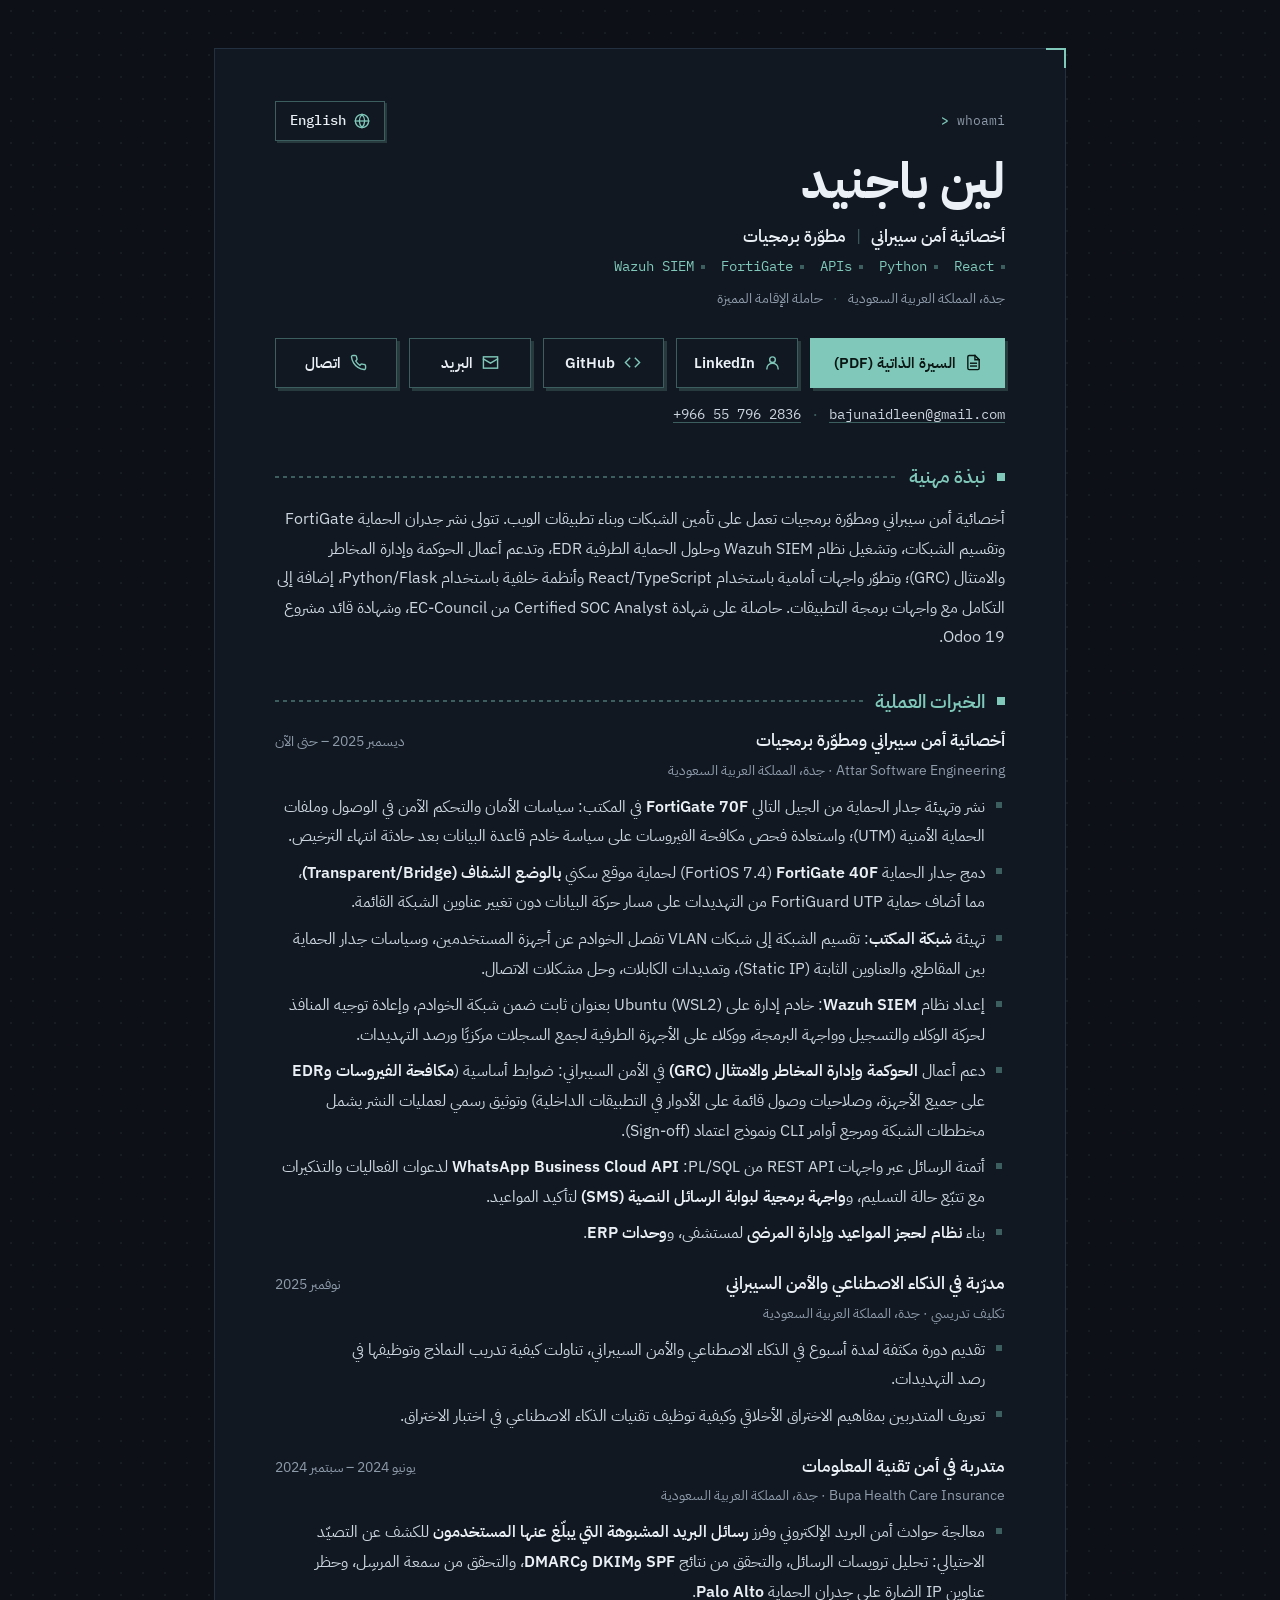
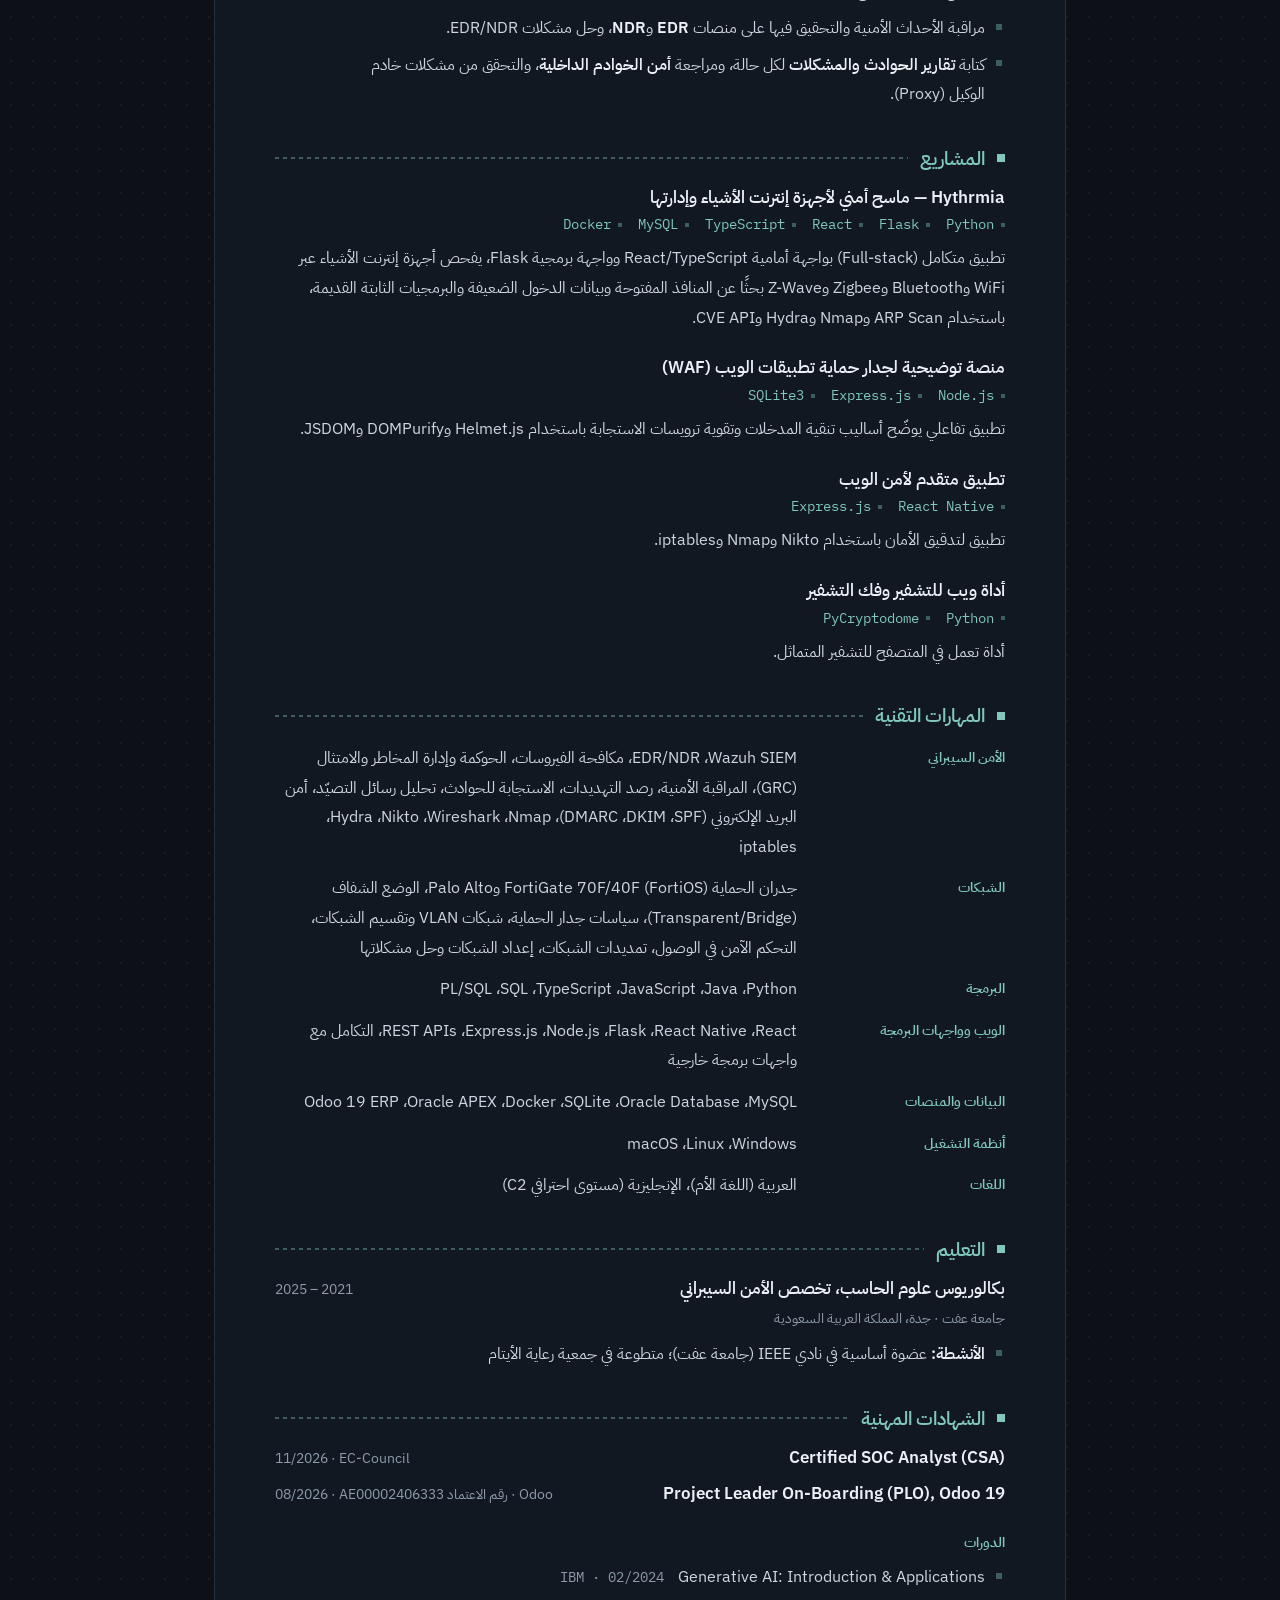
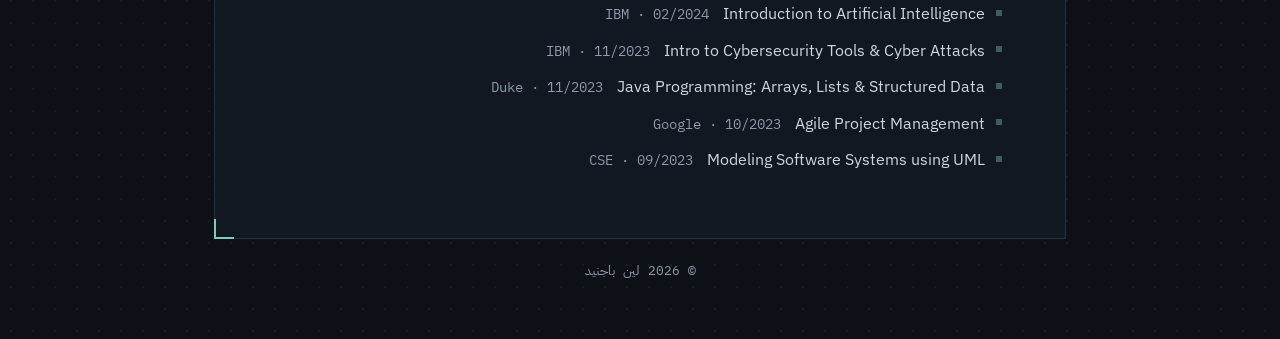
==== commit e082320b: "Remove port numbers from the CV and pages Keep the Wazuh setup description but drop the specific por" ====
--- a/ar/index.html
+++ b/ar/index.html
@@ -71,7 +71,7 @@
         <li>نشر وتهيئة جدار الحماية من الجيل التالي <strong><bdi>FortiGate 70F</bdi></strong> في المكتب: سياسات الأمان والتحكم الآمن في الوصول وملفات الحماية الأمنية (<bdi>UTM</bdi>)؛ واستعادة فحص مكافحة الفيروسات على سياسة خادم قاعدة البيانات بعد حادثة انتهاء الترخيص.</li>
         <li>دمج جدار الحماية <strong><bdi>FortiGate 40F</bdi></strong> (<bdi>FortiOS 7.4</bdi>) لحماية موقع سكني <strong>بالوضع الشفاف (<bdi>Transparent/Bridge</bdi>)</strong>، مما أضاف حماية <bdi>FortiGuard UTP</bdi> من التهديدات على مسار حركة البيانات دون تغيير عناوين الشبكة القائمة.</li>
         <li>تهيئة <strong>شبكة المكتب</strong>: تقسيم الشبكة إلى شبكات <bdi>VLAN</bdi> تفصل الخوادم عن أجهزة المستخدمين، وسياسات جدار الحماية بين المقاطع، والعناوين الثابتة (<bdi>Static IP</bdi>)، وتمديدات الكابلات، وحل مشكلات الاتصال.</li>
-        <li>إعداد نظام <strong><bdi>Wazuh SIEM</bdi></strong>: خادم إدارة على <bdi>Ubuntu (WSL2)</bdi> بعنوان ثابت ضمن شبكة الخوادم، وإعادة توجيه المنافذ لحركة الوكلاء والتسجيل وواجهة البرمجة (<bdi>1514/1515/55000</bdi>)، ووكلاء على الأجهزة الطرفية لجمع السجلات مركزيًا ورصد التهديدات.</li>
+        <li>إعداد نظام <strong><bdi>Wazuh SIEM</bdi></strong>: خادم إدارة على <bdi>Ubuntu (WSL2)</bdi> بعنوان ثابت ضمن شبكة الخوادم، وإعادة توجيه المنافذ لحركة الوكلاء والتسجيل وواجهة البرمجة، ووكلاء على الأجهزة الطرفية لجمع السجلات مركزيًا ورصد التهديدات.</li>
         <li>دعم أعمال <strong>الحوكمة وإدارة المخاطر والامتثال (<bdi>GRC</bdi>)</strong> في الأمن السيبراني: ضوابط أساسية (<strong>مكافحة الفيروسات و<bdi>EDR</bdi></strong> على جميع الأجهزة، وصلاحيات وصول قائمة على الأدوار في التطبيقات الداخلية) وتوثيق رسمي لعمليات النشر يشمل مخططات الشبكة ومرجع أوامر <bdi>CLI</bdi> ونموذج اعتماد (<bdi>Sign-off</bdi>).</li>
         <li>أتمتة الرسائل عبر واجهات <bdi>REST API</bdi> من <bdi>PL/SQL</bdi>: <strong><bdi>WhatsApp Business Cloud API</bdi></strong> لدعوات الفعاليات والتذكيرات مع تتبّع حالة التسليم، و<strong>واجهة برمجية لبوابة الرسائل النصية (<bdi>SMS</bdi>)</strong> لتأكيد المواعيد.</li>
         <li>بناء <strong>نظام لحجز المواعيد وإدارة المرضى</strong> لمستشفى، و<strong>وحدات <bdi>ERP</bdi></strong>.</li>
